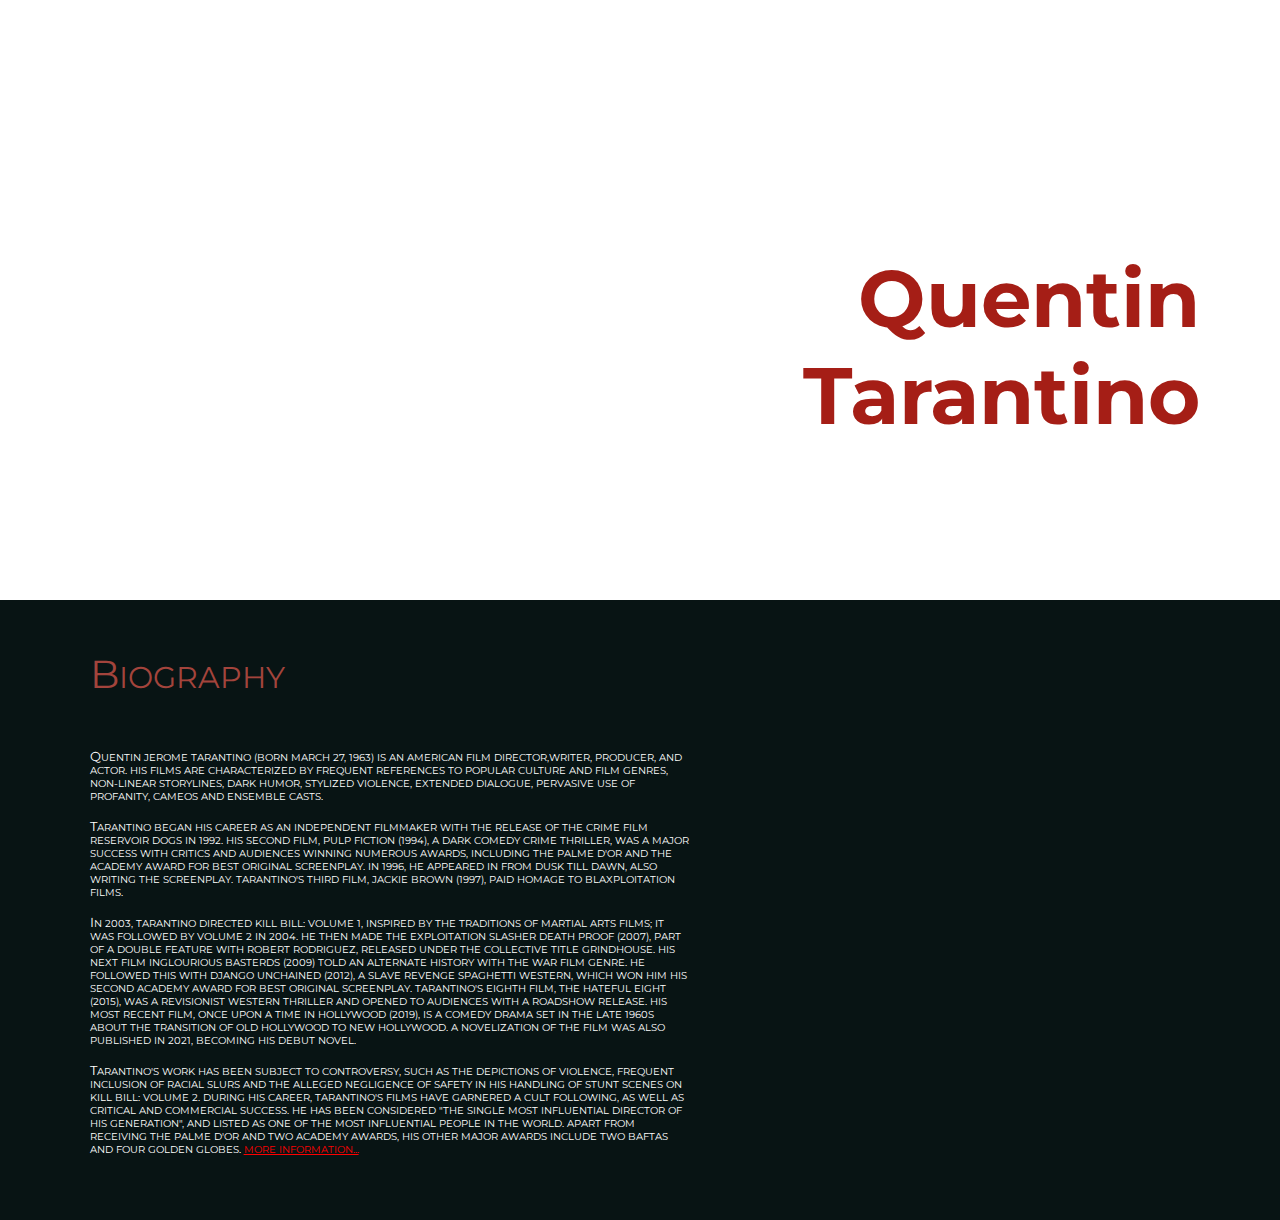
==== HTML/index.html @ 74edab9d "Star put on GitHub" ====
<!DOCTYPE html>
<html>
<head>
	<meta charset="utf-8">
	<meta name="viewport" content="width=device-width, initial-scale=1">
	<title>Quentin Tarantino</title>
	<link rel="stylesheet" type="text/css" href="style.css">
	<link rel="preconnect" href="https://fonts.googleapis.com">
	<link rel="preconnect" href="https://fonts.gstatic.com" crossorigin>
	<link href="https://fonts.googleapis.com/css2?family=Montserrat:wght@200;400;700&display=swap" rel="stylesheet">
</head>
<body>
	<header>
		
	</header>
	<!-- Content of the document -->
	<main>
		<nav>
			
		</nav>
		<section class="page-01 herro-name">
			<div id="herro-name">
				<p>Quentin<br>Tarantino</p>
			</div>
		</section>
		<section class="page-02 herro-biography">
			<article class="herro-biography">
				<header class="herro-biography">
					<p class="header">BIOGRAPHY</p>
				</header>
				<main class="herro-biography">
					<p class="article-text-p1">
						QUENTIN JEROME TARANTINO (BORN MARCH 27, 1963) IS AN AMERICAN FILM DIRECTOR,WRITER, PRODUCER, AND ACTOR. HIS FILMS ARE CHARACTERIZED BY FREQUENT REFERENCES TO POPULAR CULTURE AND FILM GENRES, NON-LINEAR STORYLINES, DARK HUMOR, STYLIZED VIOLENCE, EXTENDED DIALOGUE, PERVASIVE USE OF PROFANITY, CAMEOS AND ENSEMBLE CASTS. 
					</p>
					<p class="article-text-p2">
						TARANTINO BEGAN HIS CAREER AS AN INDEPENDENT FILMMAKER WITH THE RELEASE OF THE CRIME FILM RESERVOIR DOGS IN 1992. HIS SECOND FILM, PULP FICTION (1994), A DARK COMEDY CRIME THRILLER, WAS A MAJOR SUCCESS WITH CRITICS AND AUDIENCES WINNING NUMEROUS AWARDS, INCLUDING THE PALME D'OR AND THE ACADEMY AWARD FOR BEST ORIGINAL SCREENPLAY. IN 1996, HE APPEARED IN FROM DUSK TILL DAWN, ALSO WRITING THE SCREENPLAY. TARANTINO'S THIRD FILM, JACKIE BROWN (1997), PAID HOMAGE TO BLAXPLOITATION FILMS.
					</p>
					<p class="article-text-p3">
						IN 2003, TARANTINO DIRECTED KILL BILL: VOLUME 1, INSPIRED BY THE TRADITIONS OF MARTIAL ARTS FILMS; IT WAS FOLLOWED BY VOLUME 2 IN 2004. HE THEN MADE THE EXPLOITATION SLASHER DEATH PROOF (2007), PART OF A DOUBLE FEATURE WITH ROBERT RODRIGUEZ, RELEASED UNDER THE COLLECTIVE TITLE GRINDHOUSE. HIS NEXT FILM INGLOURIOUS BASTERDS (2009) TOLD AN ALTERNATE HISTORY WITH THE WAR FILM GENRE. HE FOLLOWED THIS WITH DJANGO UNCHAINED (2012), A SLAVE REVENGE SPAGHETTI WESTERN, WHICH WON HIM HIS SECOND ACADEMY AWARD FOR BEST ORIGINAL SCREENPLAY. TARANTINO'S EIGHTH FILM, THE HATEFUL EIGHT (2015), WAS A REVISIONIST WESTERN THRILLER AND OPENED TO AUDIENCES WITH A ROADSHOW RELEASE. HIS MOST RECENT FILM, ONCE UPON A TIME IN HOLLYWOOD (2019), IS A COMEDY DRAMA SET IN THE LATE 1960S ABOUT THE TRANSITION OF OLD HOLLYWOOD TO NEW HOLLYWOOD. A NOVELIZATION OF THE FILM WAS ALSO PUBLISHED IN 2021, BECOMING HIS DEBUT NOVEL.
					</p>
					<p class="article-text-p4">
						TARANTINO'S WORK HAS BEEN SUBJECT TO CONTROVERSY, SUCH AS THE DEPICTIONS OF VIOLENCE, FREQUENT INCLUSION OF RACIAL SLURS AND THE ALLEGED NEGLIGENCE OF SAFETY IN HIS HANDLING OF STUNT SCENES ON KILL BILL: VOLUME 2. DURING HIS CAREER, TARANTINO'S FILMS HAVE GARNERED A CULT FOLLOWING, AS WELL AS CRITICAL AND COMMERCIAL SUCCESS. HE HAS BEEN CONSIDERED "THE SINGLE MOST INFLUENTIAL DIRECTOR OF HIS GENERATION", AND LISTED AS ONE OF THE MOST INFLUENTIAL PEOPLE IN THE WORLD. APART FROM RECEIVING THE PALME D'OR AND TWO ACADEMY AWARDS, HIS OTHER MAJOR AWARDS INCLUDE TWO BAFTAS AND FOUR GOLDEN GLOBES. <a class="herro-biography" href="https://en.wikipedia.org/wiki/Quentin_Tarantino">
						MORE INFORMATION...</a>

					</p>
				</main>					
			</article>
			<div class="herro-biography">
				<img src="">
			</div>
		</section>
	</main>
</body>
</html>
---- HTML/style.css ----
body{
	margin: 0;
}

p{
	margin: 0;
	font-family: Montserrat;

}

/*-------- Первая станица ----------------*/
/*Начинаем описание первой страницы*/
section.page-01{
	display: block;
	height: 600px;
	background-image: url("../images/back-ground-01.jpg");
	background-size: cover;

}

#herro-name{
	display: inline-block;
	position: absolute;
	top:250px;
	right:80px;
	font-size: 80px;
	font-weight: 700;
	color: rgb(165, 30, 22);
	text-align:right;
}

/*-------- Вторая станица ----------------*/
/*Начинаем описание второй страницы*/
section.page-02{
	display: inline-block;
	min-height: 600px;
	background: rgb(8, 20, 20);
	width: 100%;
	padding-bottom: 20px;
}

/*Определяем свойство статьи*/
article.herro-biography{
	position: relative;
	left: 7%;
	width: 50%;
	max-width: 600px;
	color: white;
	margin-bottom: 20px;
}

/*Определяем первую букву в статье*/ 
article.herro-biography p:first-letter{
	font-size: 1.3em;
}

/*Работаем с заголовком статьи*/
section.page-02 header{
	margin-top: 50px;
	margin-bottom: 50px;
	color: rgb(163 68 60);
	font-size: 30px;
}

/*Определяем текст статьи*/
article.herro-biography main p {
	font-size: 10px;
	margin-top: 15px;
}

/*Ссылка на Wik */
a.herro-biography{
	color:red;
}
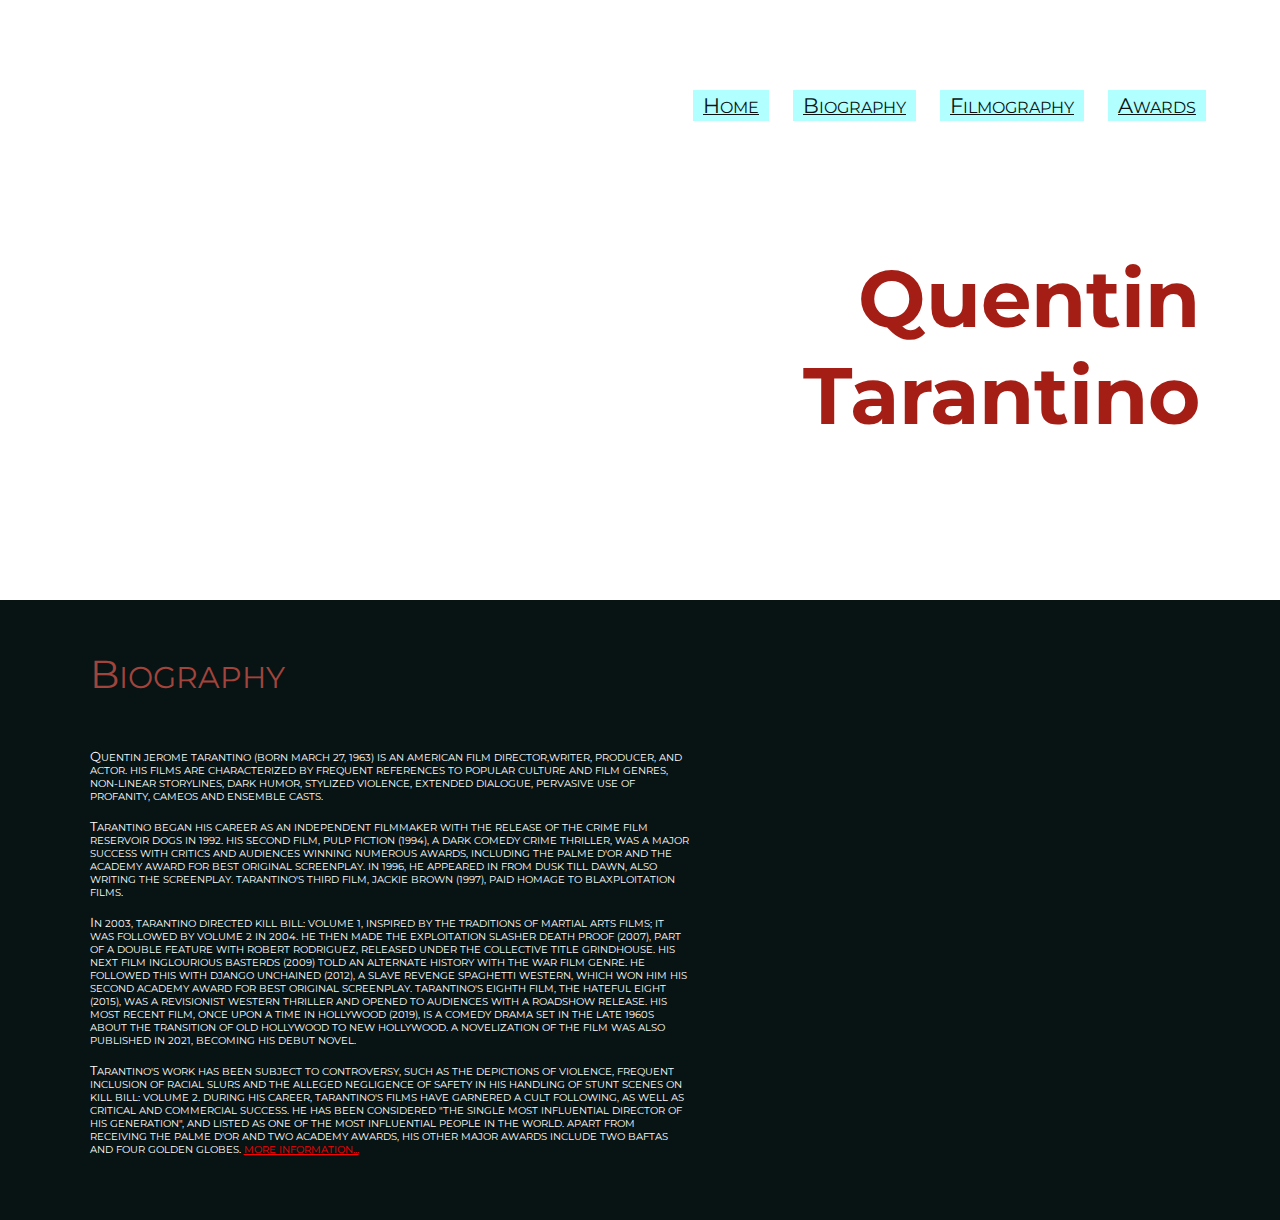
==== commit 711c21aa: "Start the menu bar" ====
--- a/HTML/index.html
+++ b/HTML/index.html
@@ -13,16 +13,22 @@
 	<header>
 		
 	</header>
-	<!-- Content of the document -->
+<!-- Content of the document -->
 	<main>
-		<nav>
-			
+<!-- Верхнее меню навигации -->
+		<nav class="top-menu">
+			<a class="top-menu" href="#">HOME</a>
+			<a class="top-menu" href="#">BIOGRAPHY</a>
+			<a class="top-menu" href="#">FILMOGRAPHY</a>
+			<a class="top-menu" href="#">AWARDS</a>
 		</nav>
+<!-- Страница 01 -->
 		<section class="page-01 herro-name">
 			<div id="herro-name">
 				<p>Quentin<br>Tarantino</p>
 			</div>
 		</section>
+<!-- Страница 02 -->
 		<section class="page-02 herro-biography">
 			<article class="herro-biography">
 				<header class="herro-biography">
@@ -39,9 +45,8 @@
 						IN 2003, TARANTINO DIRECTED KILL BILL: VOLUME 1, INSPIRED BY THE TRADITIONS OF MARTIAL ARTS FILMS; IT WAS FOLLOWED BY VOLUME 2 IN 2004. HE THEN MADE THE EXPLOITATION SLASHER DEATH PROOF (2007), PART OF A DOUBLE FEATURE WITH ROBERT RODRIGUEZ, RELEASED UNDER THE COLLECTIVE TITLE GRINDHOUSE. HIS NEXT FILM INGLOURIOUS BASTERDS (2009) TOLD AN ALTERNATE HISTORY WITH THE WAR FILM GENRE. HE FOLLOWED THIS WITH DJANGO UNCHAINED (2012), A SLAVE REVENGE SPAGHETTI WESTERN, WHICH WON HIM HIS SECOND ACADEMY AWARD FOR BEST ORIGINAL SCREENPLAY. TARANTINO'S EIGHTH FILM, THE HATEFUL EIGHT (2015), WAS A REVISIONIST WESTERN THRILLER AND OPENED TO AUDIENCES WITH A ROADSHOW RELEASE. HIS MOST RECENT FILM, ONCE UPON A TIME IN HOLLYWOOD (2019), IS A COMEDY DRAMA SET IN THE LATE 1960S ABOUT THE TRANSITION OF OLD HOLLYWOOD TO NEW HOLLYWOOD. A NOVELIZATION OF THE FILM WAS ALSO PUBLISHED IN 2021, BECOMING HIS DEBUT NOVEL.
 					</p>
 					<p class="article-text-p4">
-						TARANTINO'S WORK HAS BEEN SUBJECT TO CONTROVERSY, SUCH AS THE DEPICTIONS OF VIOLENCE, FREQUENT INCLUSION OF RACIAL SLURS AND THE ALLEGED NEGLIGENCE OF SAFETY IN HIS HANDLING OF STUNT SCENES ON KILL BILL: VOLUME 2. DURING HIS CAREER, TARANTINO'S FILMS HAVE GARNERED A CULT FOLLOWING, AS WELL AS CRITICAL AND COMMERCIAL SUCCESS. HE HAS BEEN CONSIDERED "THE SINGLE MOST INFLUENTIAL DIRECTOR OF HIS GENERATION", AND LISTED AS ONE OF THE MOST INFLUENTIAL PEOPLE IN THE WORLD. APART FROM RECEIVING THE PALME D'OR AND TWO ACADEMY AWARDS, HIS OTHER MAJOR AWARDS INCLUDE TWO BAFTAS AND FOUR GOLDEN GLOBES. <a class="herro-biography" href="https://en.wikipedia.org/wiki/Quentin_Tarantino">
+						TARANTINO'S WORK HAS BEEN SUBJECT TO CONTROVERSY, SUCH AS THE DEPICTIONS OF VIOLENCE, FREQUENT INCLUSION OF RACIAL SLURS AND THE ALLEGED NEGLIGENCE OF SAFETY IN HIS HANDLING OF STUNT SCENES ON KILL BILL: VOLUME 2. DURING HIS CAREER, TARANTINO'S FILMS HAVE GARNERED A CULT FOLLOWING, AS WELL AS CRITICAL AND COMMERCIAL SUCCESS. HE HAS BEEN CONSIDERED "THE SINGLE MOST INFLUENTIAL DIRECTOR OF HIS GENERATION", AND LISTED AS ONE OF THE MOST INFLUENTIAL PEOPLE IN THE WORLD. APART FROM RECEIVING THE PALME D'OR AND TWO ACADEMY AWARDS, HIS OTHER MAJOR AWARDS INCLUDE TWO BAFTAS AND FOUR GOLDEN GLOBES. <a class="article-text-p4" href="https://en.wikipedia.org/wiki/Quentin_Tarantino">
 						MORE INFORMATION...</a>
-
 					</p>
 				</main>					
 			</article>
--- a/HTML/style.css
+++ b/HTML/style.css
@@ -2,10 +2,28 @@
 	margin: 0;
 }
 
-p{
+*{
 	margin: 0;
 	font-family: Montserrat;
 
+}
+
+/*-------- Полоса меню ----------------*/
+.top-menu{
+	display: inline-block;
+}
+
+nav.top-menu{
+	position: absolute;
+	top: 10%;
+	right:5%;
+}
+
+nav a{
+	margin: 0 10px;
+	padding: 3px 10px;
+	color: rgb(8, 20, 20);
+	background-color: rgba(0, 255, 255, 0.3);
 }
 
 /*-------- Первая станица ----------------*/
@@ -69,6 +87,13 @@
 }
 
 /*Ссылка на Wik */
-a.herro-biography{
+a.article-text-p4{
 	color:red;
 }
+
+
+/* -----------Общие настройки стилей----------- */
+/*Определяем первую букву в статье*/ 
+article.herro-biography p:first-letter, a.top-menu::first-letter{
+	font-size: 1.3em;
+}
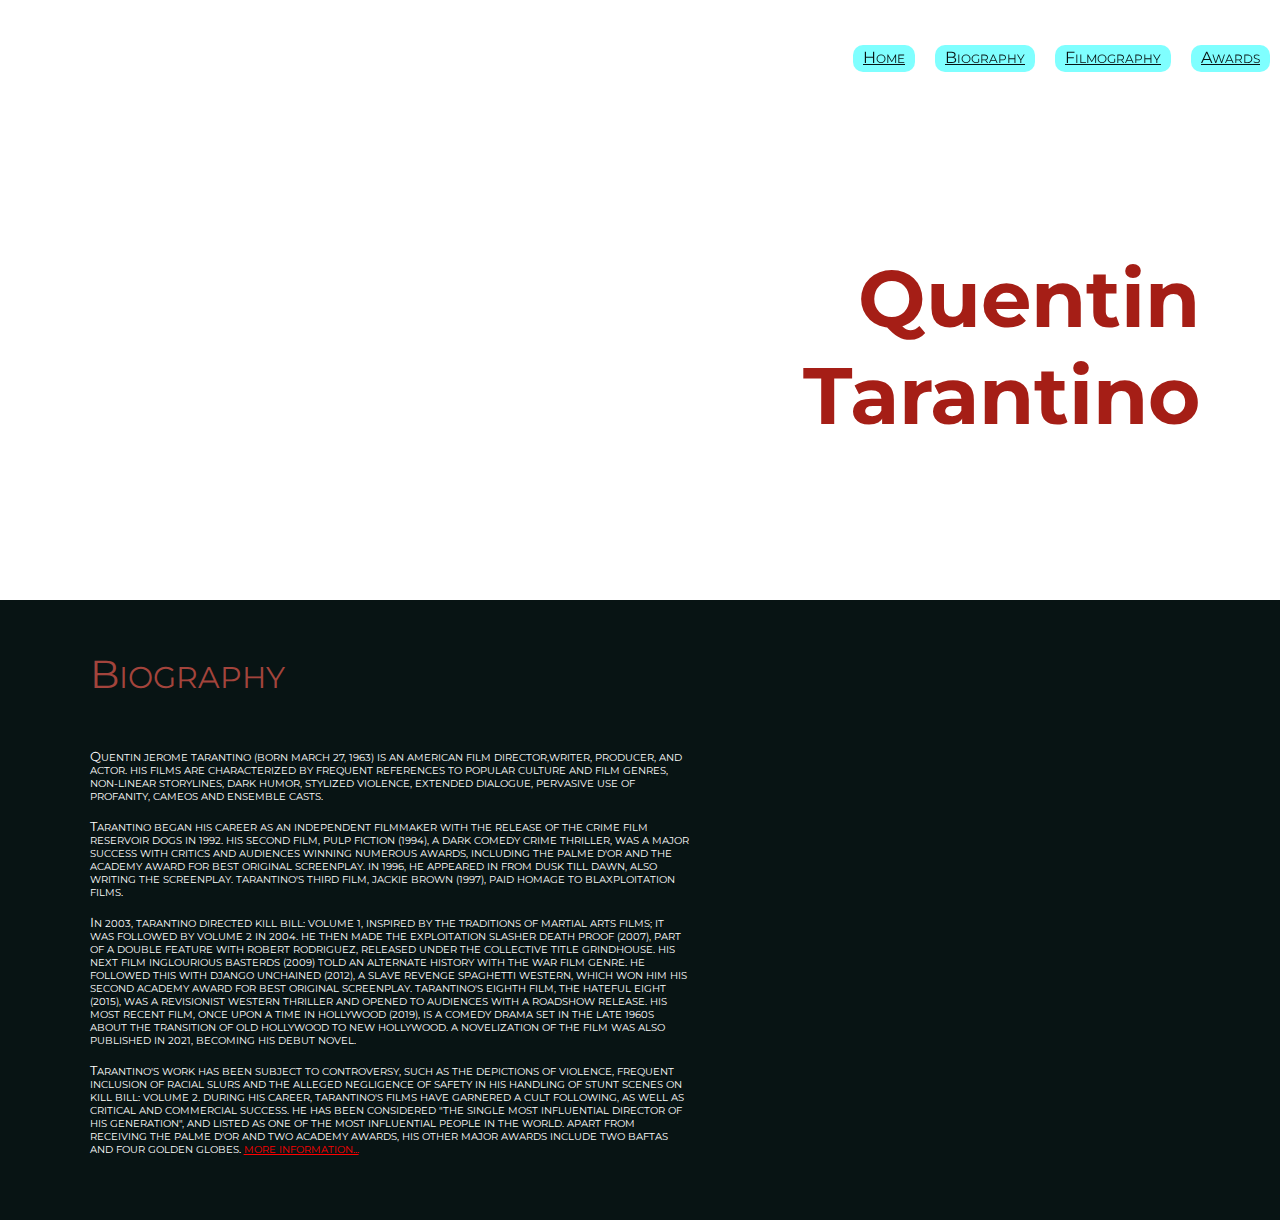
==== commit c7f98b70: "Fixing the image on the first page" ====
--- a/HTML/index.html
+++ b/HTML/index.html
@@ -16,20 +16,26 @@
 <!-- Content of the document -->
 	<main>
 <!-- Верхнее меню навигации -->
-		<nav class="top-menu">
+		<nav class="top-menu layer-2">
 			<a class="top-menu" href="#">HOME</a>
 			<a class="top-menu" href="#">BIOGRAPHY</a>
 			<a class="top-menu" href="#">FILMOGRAPHY</a>
 			<a class="top-menu" href="#">AWARDS</a>
 		</nav>
+
 <!-- Страница 01 -->
-		<section class="page-01 herro-name">
+		<section class="page-01 herro-name layer-0">
 			<div id="herro-name">
 				<p>Quentin<br>Tarantino</p>
 			</div>
 		</section>
-<!-- Страница 02 -->
-		<section class="page-02 herro-biography">
+		<!-- Вспомогательный элемент для отображения первой страницы -->
+		<section class="page-01-additional">
+			<div class="page-01-additional"></div>
+		</section>
+
+		<!-- Страница 02 -->
+		<section class="page-02 herro-biography layer-1">
 			<article class="herro-biography">
 				<header class="herro-biography">
 					<p class="header">BIOGRAPHY</p>
--- a/HTML/style.css
+++ b/HTML/style.css
@@ -14,22 +14,31 @@
 }
 
 nav.top-menu{
-	position: absolute;
-	top: 10%;
-	right:5%;
+	position: fixed;
+	display: flex;
+	top: 5%;
+	right:0%;
+	justify-content: space-around;
 }
 
 nav a{
+	box-sizing: border-box;
 	margin: 0 10px;
-	padding: 3px 10px;
+	padding: 3px 10px 5px 10px;
+	font-size: 12px;
 	color: rgb(8, 20, 20);
-	background-color: rgba(0, 255, 255, 0.3);
+	background-color: rgba(0, 255, 255, 0.5);
+	border-radius: 10px;
 }
 
 /*-------- Первая станица ----------------*/
 /*Начинаем описание первой страницы*/
 section.page-01{
 	display: block;
+	position: fixed;
+	top:0;
+	left: 0;
+	width: 100%;
 	height: 600px;
 	background-image: url("../images/back-ground-01.jpg");
 	background-size: cover;
@@ -47,10 +56,18 @@
 	text-align:right;
 }
 
+ .page-01-additional{
+	display: block;
+	position: relative;
+	height: 600px;
+
+}
+
 /*-------- Вторая станица ----------------*/
 /*Начинаем описание второй страницы*/
 section.page-02{
 	display: inline-block;
+	position: relative;
 	min-height: 600px;
 	background: rgb(8, 20, 20);
 	width: 100%;
@@ -97,3 +114,15 @@
 article.herro-biography p:first-letter, a.top-menu::first-letter{
 	font-size: 1.3em;
 }
+
+.layer-0{
+	z-index: 0;
+}
+
+.layer-1{
+	z-index: 1;
+}
+
+.layer-2{
+	z-index: 2;
+}
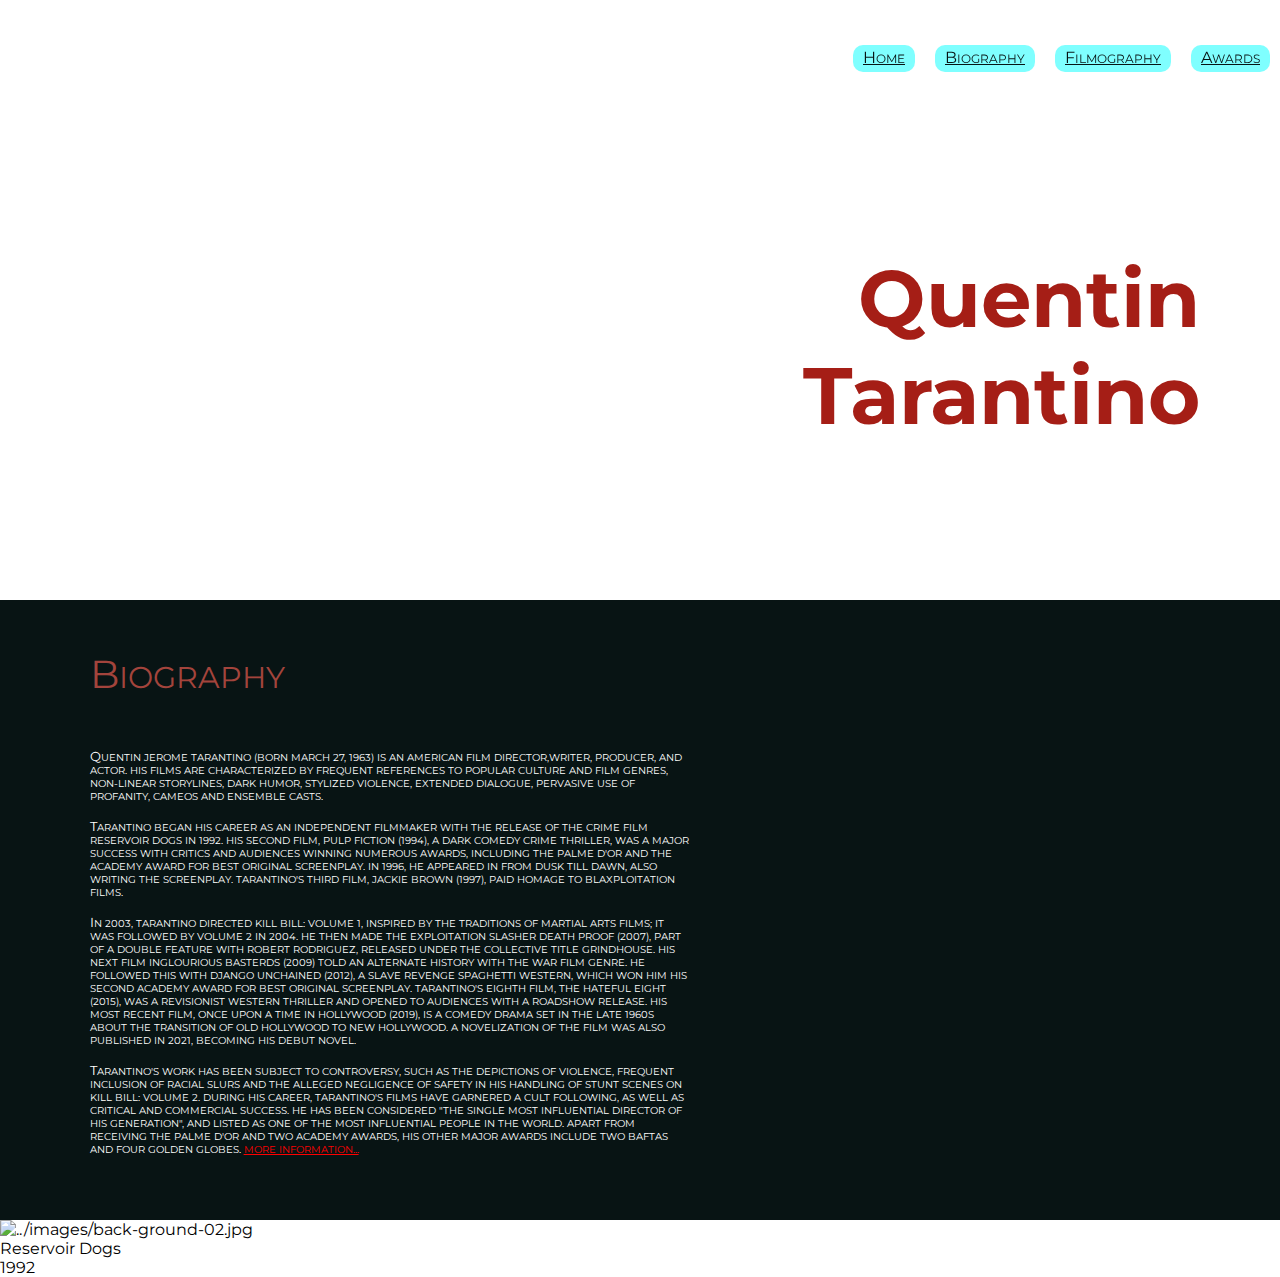
==== commit 057384b2: "Start Page 03" ====
--- a/HTML/index.html
+++ b/HTML/index.html
@@ -57,8 +57,27 @@
 				</main>					
 			</article>
 			<div class="herro-biography">
-				<img src="">
+				<img class="herro-biography" src="../images/back-ground-02.jpg" alt="">
 			</div>
+		</section>
+		<!-- Страница 03 -->
+		<section class="page-03 herro-filmography layer-1">
+			<title class="herro-filmography">
+				<p>FILMOGRAPHY</p>
+			</title>
+			<Main class="herro-filmography">
+				<div class="movie">
+					<div class="cover">
+						<img src="" alt="../images/back-ground-02.jpg">
+					</div>
+					<div class="movie-name">
+						<p>Reservoir Dogs</p>
+					</div>
+					<div class="movie-year">
+						<p>1992</p>
+					</div>
+				</div>
+			</Main>
 		</section>
 	</main>
 </body>
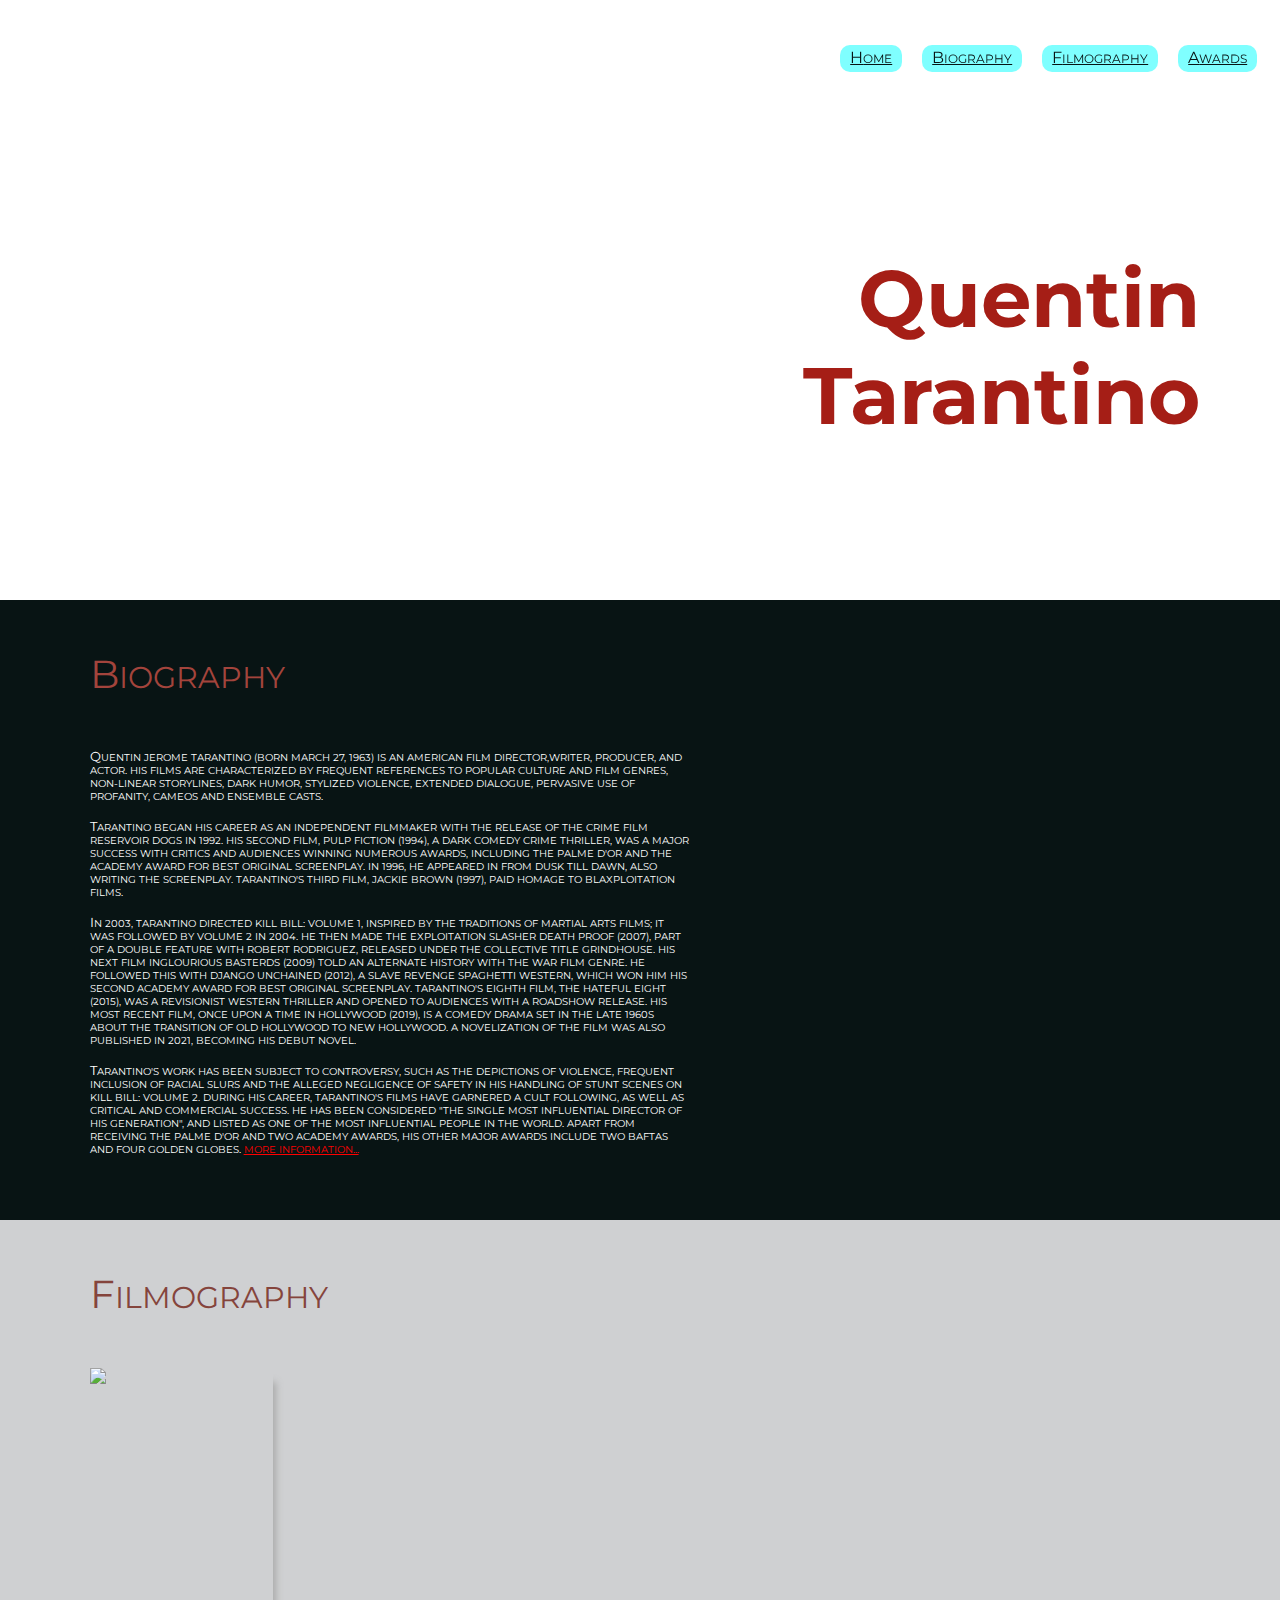
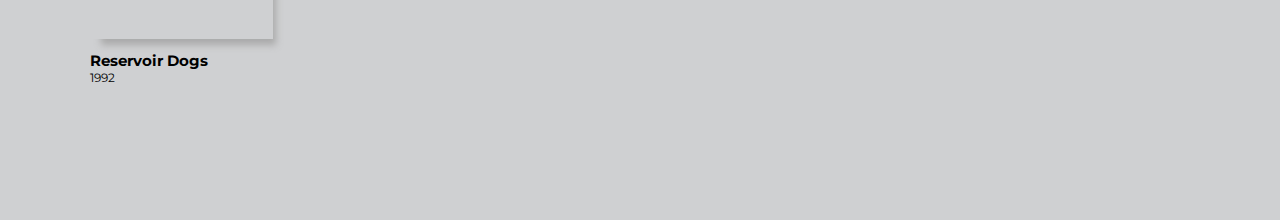
==== commit 07f007c7: "Start Page3" ====
--- a/HTML/index.html
+++ b/HTML/index.html
@@ -14,7 +14,7 @@
 		
 	</header>
 <!-- Content of the document -->
-	<main>
+	<main class="mane-contayner">
 <!-- Верхнее меню навигации -->
 		<nav class="top-menu layer-2">
 			<a class="top-menu" href="#">HOME</a>
@@ -62,22 +62,26 @@
 		</section>
 		<!-- Страница 03 -->
 		<section class="page-03 herro-filmography layer-1">
-			<title class="herro-filmography">
-				<p>FILMOGRAPHY</p>
-			</title>
-			<Main class="herro-filmography">
-				<div class="movie">
-					<div class="cover">
-						<img src="" alt="../images/back-ground-02.jpg">
+			<article class="herro-filmography">
+				<header class="herro-filmography">
+					<p>FILMOGRAPHY</p>
+				</header>
+				<Main class="herro-filmography">
+	<!-- Описание фильма -->
+					<div class="movie">
+						<div class="cover">
+							<img src="../images/movie-01.png" alt="No image">
+						</div>
+						<div class="movie-name">
+							<p>Reservoir Dogs</p>
+						</div>
+						<div class="movie-year">
+							<p>1992</p>
+						</div>
 					</div>
-					<div class="movie-name">
-						<p>Reservoir Dogs</p>
-					</div>
-					<div class="movie-year">
-						<p>1992</p>
-					</div>
-				</div>
-			</Main>
+	<!-- Конец описания фильма -->
+				</Main>
+			</article>
 		</section>
 	</main>
 </body>
--- a/HTML/style.css
+++ b/HTML/style.css
@@ -17,7 +17,7 @@
 	position: fixed;
 	display: flex;
 	top: 5%;
-	right:0%;
+	right:1%;
 	justify-content: space-around;
 }
 
@@ -72,6 +72,7 @@
 	background: rgb(8, 20, 20);
 	width: 100%;
 	padding-bottom: 20px;
+	overflow: hidden;
 }
 
 /*Определяем свойство статьи*/
@@ -82,11 +83,6 @@
 	max-width: 600px;
 	color: white;
 	margin-bottom: 20px;
-}
-
-/*Определяем первую букву в статье*/ 
-article.herro-biography p:first-letter{
-	font-size: 1.3em;
 }
 
 /*Работаем с заголовком статьи*/
@@ -108,10 +104,107 @@
 	color:red;
 }
 
+/* Вставляем изображение на страницу */
+div.herro-biography{
+	display: inline-block;
+	position: absolute;
+	right: -100px;
+	top: calc(20% / 2);
+	width: 48%;
+	height: 80%;
+	border-radius: 50%;
+	overflow: hidden;
+}
+
+img.herro-biography{
+	position: relative;
+	left: -150px;
+	/* max-width: 100%; */
+	height: 100%; */
+	object-fit: cover;
+
+}
+
+/*-------- Третья станица ----------------*/
+section.page-03{
+	display: inline-block;
+	position: relative;
+	width: 100%;
+	height: 600px;
+	background-color: rgb(207 208 210);
+}
+
+/* Описываем статью для страницы */
+article.herro-filmography{
+display: inline-block;
+position: relative;
+left: 7%;
+width: 86%;
+
+}
+/* Описываем заголовок страницы */
+section.page-03 header{
+	font-size: 30px;
+	color: rgb(133, 68, 60);
+	margin-top: 50px;
+	margin-bottom: 50px;
+}
+
+/* Описываем блок с фильмами */
+main.herro-filmography{
+	position: relative;
+	display:flex;
+	flex-direction: row;
+	justify-content: space-between;
+	flex-wrap: wrap;
+	top: 0;
+	left: 0;
+}
+
+/*Описание блока одного фильма*/
+main.herro-filmography div.movie{
+	display: inline-block;
+	/* border: 3px solid black; */
+}
+
+/* Описание обложки фильма */
+main.herro-filmography div.cover{
+	width: 183px;
+	height: 271px;
+	box-shadow: 7px 10px 7px -4px #aaaaaa;
+}
+
+/*Описание картинки фильма*/
+div.cover img{
+	width: 100%;
+	height: 100%;
+	object-fit: cover;
+}
+
+/* Описание названия фильма */
+main.herro-filmography div.movie-name{
+	font-weight: 700;
+	font-size: 15px;
+	margin-top: 12px;
+}
+
+/* Описание год фильма */
+main.herro-filmography div.movie-year{
+	font-size: 12px;
+}
+
+
+
+
+
+
 
 /* -----------Общие настройки стилей----------- */
 /*Определяем первую букву в статье*/ 
-article.herro-biography p:first-letter, a.top-menu::first-letter{
+article.herro-biography p:first-letter,
+ a.top-menu::first-letter,
+ header.herro-filmography p:first-letter
+ {
 	font-size: 1.3em;
 }
 
@@ -126,3 +219,8 @@
 .layer-2{
 	z-index: 2;
 }
+
+/* Этим мы убираем зазоры между страницами */
+main.mane-contayner{
+	font-size: 0;
+}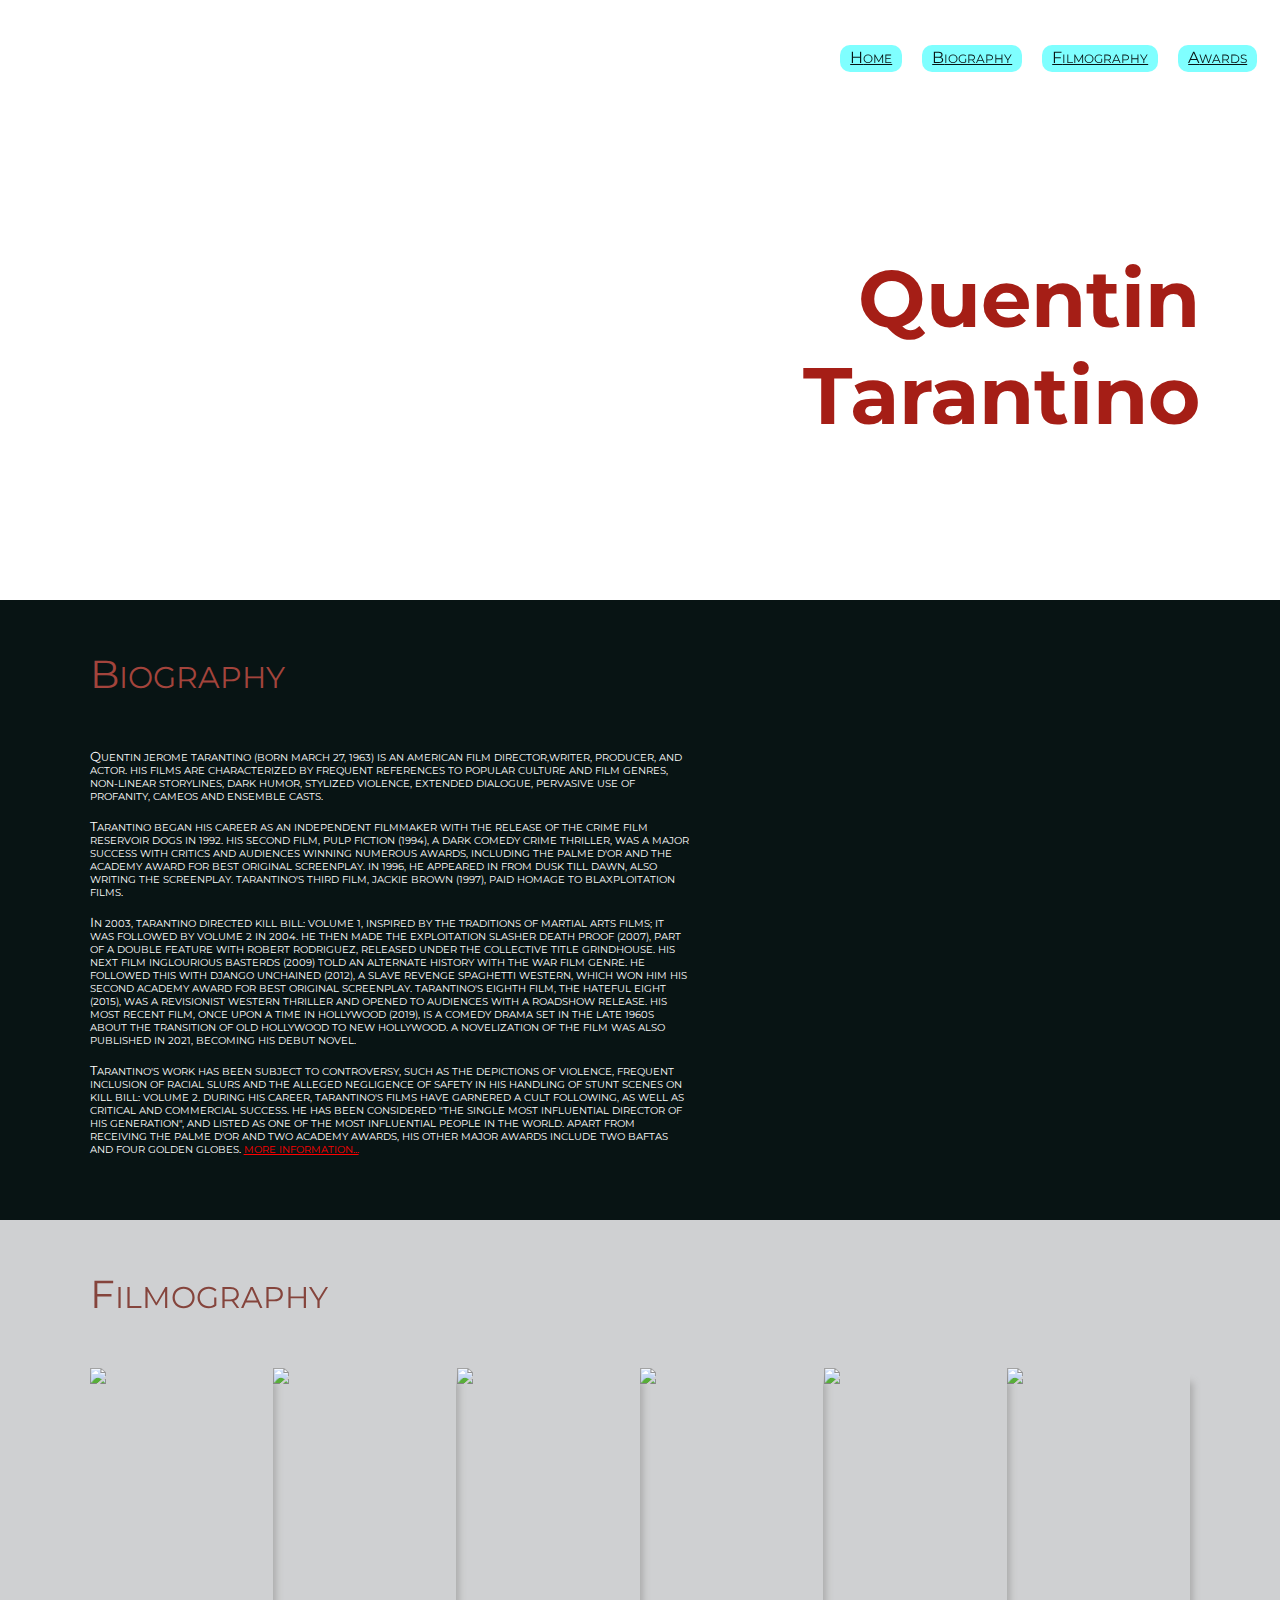
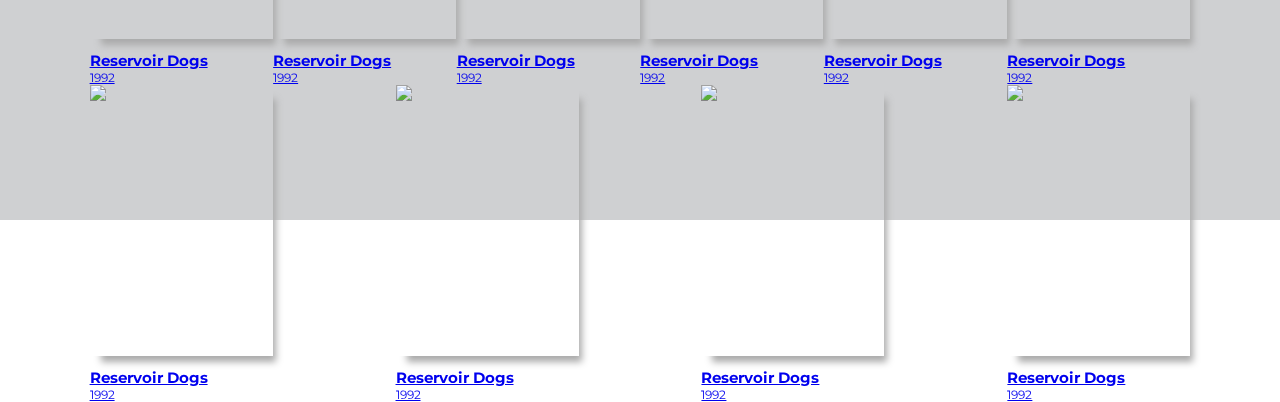
==== commit 0c02054a: "10 movie" ====
--- a/HTML/index.html
+++ b/HTML/index.html
@@ -68,19 +68,146 @@
 				</header>
 				<Main class="herro-filmography">
 	<!-- Описание фильма -->
-					<div class="movie">
-						<div class="cover">
-							<img src="../images/movie-01.png" alt="No image">
-						</div>
-						<div class="movie-name">
-							<p>Reservoir Dogs</p>
-						</div>
-						<div class="movie-year">
-							<p>1992</p>
-						</div>
-					</div>
+					<a href="https://www.imdb.com/video/vi3028484377/?playlistId=tt0105236?ref_=ext_shr_lnk" target="_blank" class="movie">
+						<div class="cover">
+							<img src="../images/movie-01.png" alt="No image">
+						</div>
+						<div class="movie-name">
+							<p>Reservoir Dogs</p>
+						</div>
+						<div class="movie-year">
+							<p>1992</p>
+						</div>
+					</a>
 	<!-- Конец описания фильма -->
-				</Main>
+
+	<!-- Описание фильма -->
+					<a href="https://www.imdb.com/video/vi3028484377/?playlistId=tt0105236?ref_=ext_shr_lnk" target="_blank" class="movie">
+						<div class="cover">
+							<img src="../images/movie-01.png" alt="No image">
+						</div>
+						<div class="movie-name">
+							<p>Reservoir Dogs</p>
+						</div>
+						<div class="movie-year">
+							<p>1992</p>
+						</div>
+					</a>
+				<!-- Конец описания фильма -->
+
+					<!-- Описание фильма -->
+					<a href="https://www.imdb.com/video/vi3028484377/?playlistId=tt0105236?ref_=ext_shr_lnk" target="_blank" class="movie">
+						<div class="cover">
+							<img src="../images/movie-01.png" alt="No image">
+						</div>
+						<div class="movie-name">
+							<p>Reservoir Dogs</p>
+						</div>
+						<div class="movie-year">
+							<p>1992</p>
+						</div>
+					</a>
+				<!-- Конец описания фильма -->
+
+					<!-- Описание фильма -->
+					<a href="https://www.imdb.com/video/vi3028484377/?playlistId=tt0105236?ref_=ext_shr_lnk" target="_blank" class="movie">
+						<div class="cover">
+							<img src="../images/movie-01.png" alt="No image">
+						</div>
+						<div class="movie-name">
+							<p>Reservoir Dogs</p>
+						</div>
+						<div class="movie-year">
+							<p>1992</p>
+						</div>
+					</a>
+				<!-- Конец описания фильма -->
+
+					<!-- Описание фильма -->
+					<a href="https://www.imdb.com/video/vi3028484377/?playlistId=tt0105236?ref_=ext_shr_lnk" target="_blank" class="movie">
+						<div class="cover">
+							<img src="../images/movie-01.png" alt="No image">
+						</div>
+						<div class="movie-name">
+							<p>Reservoir Dogs</p>
+						</div>
+						<div class="movie-year">
+							<p>1992</p>
+						</div>
+					</a>
+				<!-- Конец описания фильма -->
+
+					<!-- Описание фильма -->
+					<a href="https://www.imdb.com/video/vi3028484377/?playlistId=tt0105236?ref_=ext_shr_lnk" target="_blank" class="movie">
+						<div class="cover">
+							<img src="../images/movie-01.png" alt="No image">
+						</div>
+						<div class="movie-name">
+							<p>Reservoir Dogs</p>
+						</div>
+						<div class="movie-year">
+							<p>1992</p>
+						</div>
+					</a>
+				<!-- Конец описания фильма -->
+
+					<!-- Описание фильма -->
+					<a href="https://www.imdb.com/video/vi3028484377/?playlistId=tt0105236?ref_=ext_shr_lnk" target="_blank" class="movie">
+						<div class="cover">
+							<img src="../images/movie-01.png" alt="No image">
+						</div>
+						<div class="movie-name">
+							<p>Reservoir Dogs</p>
+						</div>
+						<div class="movie-year">
+							<p>1992</p>
+						</div>
+					</a>
+				<!-- Конец описания фильма -->
+
+					<!-- Описание фильма -->
+					<a href="https://www.imdb.com/video/vi3028484377/?playlistId=tt0105236?ref_=ext_shr_lnk" target="_blank" class="movie">
+						<div class="cover">
+							<img src="../images/movie-01.png" alt="No image">
+						</div>
+						<div class="movie-name">
+							<p>Reservoir Dogs</p>
+						</div>
+						<div class="movie-year">
+							<p>1992</p>
+						</div>
+					</a>
+				<!-- Конец описания фильма -->
+
+					<!-- Описание фильма -->
+					<a href="https://www.imdb.com/video/vi3028484377/?playlistId=tt0105236?ref_=ext_shr_lnk" target="_blank" class="movie">
+						<div class="cover">
+							<img src="../images/movie-01.png" alt="No image">
+						</div>
+						<div class="movie-name">
+							<p>Reservoir Dogs</p>
+						</div>
+						<div class="movie-year">
+							<p>1992</p>
+						</div>
+					</a>
+				<!-- Конец описания фильма -->
+
+					<!-- Описание фильма -->
+					<a href="https://www.imdb.com/video/vi3028484377/?playlistId=tt0105236?ref_=ext_shr_lnk" target="_blank" class="movie">
+						<div class="cover">
+							<img src="../images/movie-01.png" alt="No image">
+						</div>
+						<div class="movie-name">
+							<p>Reservoir Dogs</p>
+						</div>
+						<div class="movie-year">
+							<p>1992</p>
+						</div>
+					</a>
+				<!-- Конец описания фильма -->
+
+			</Main>
 			</article>
 		</section>
 	</main>
--- a/HTML/style.css
+++ b/HTML/style.css
@@ -162,7 +162,7 @@
 }
 
 /*Описание блока одного фильма*/
-main.herro-filmography div.movie{
+main.herro-filmography a.movie{
 	display: inline-block;
 	/* border: 3px solid black; */
 }
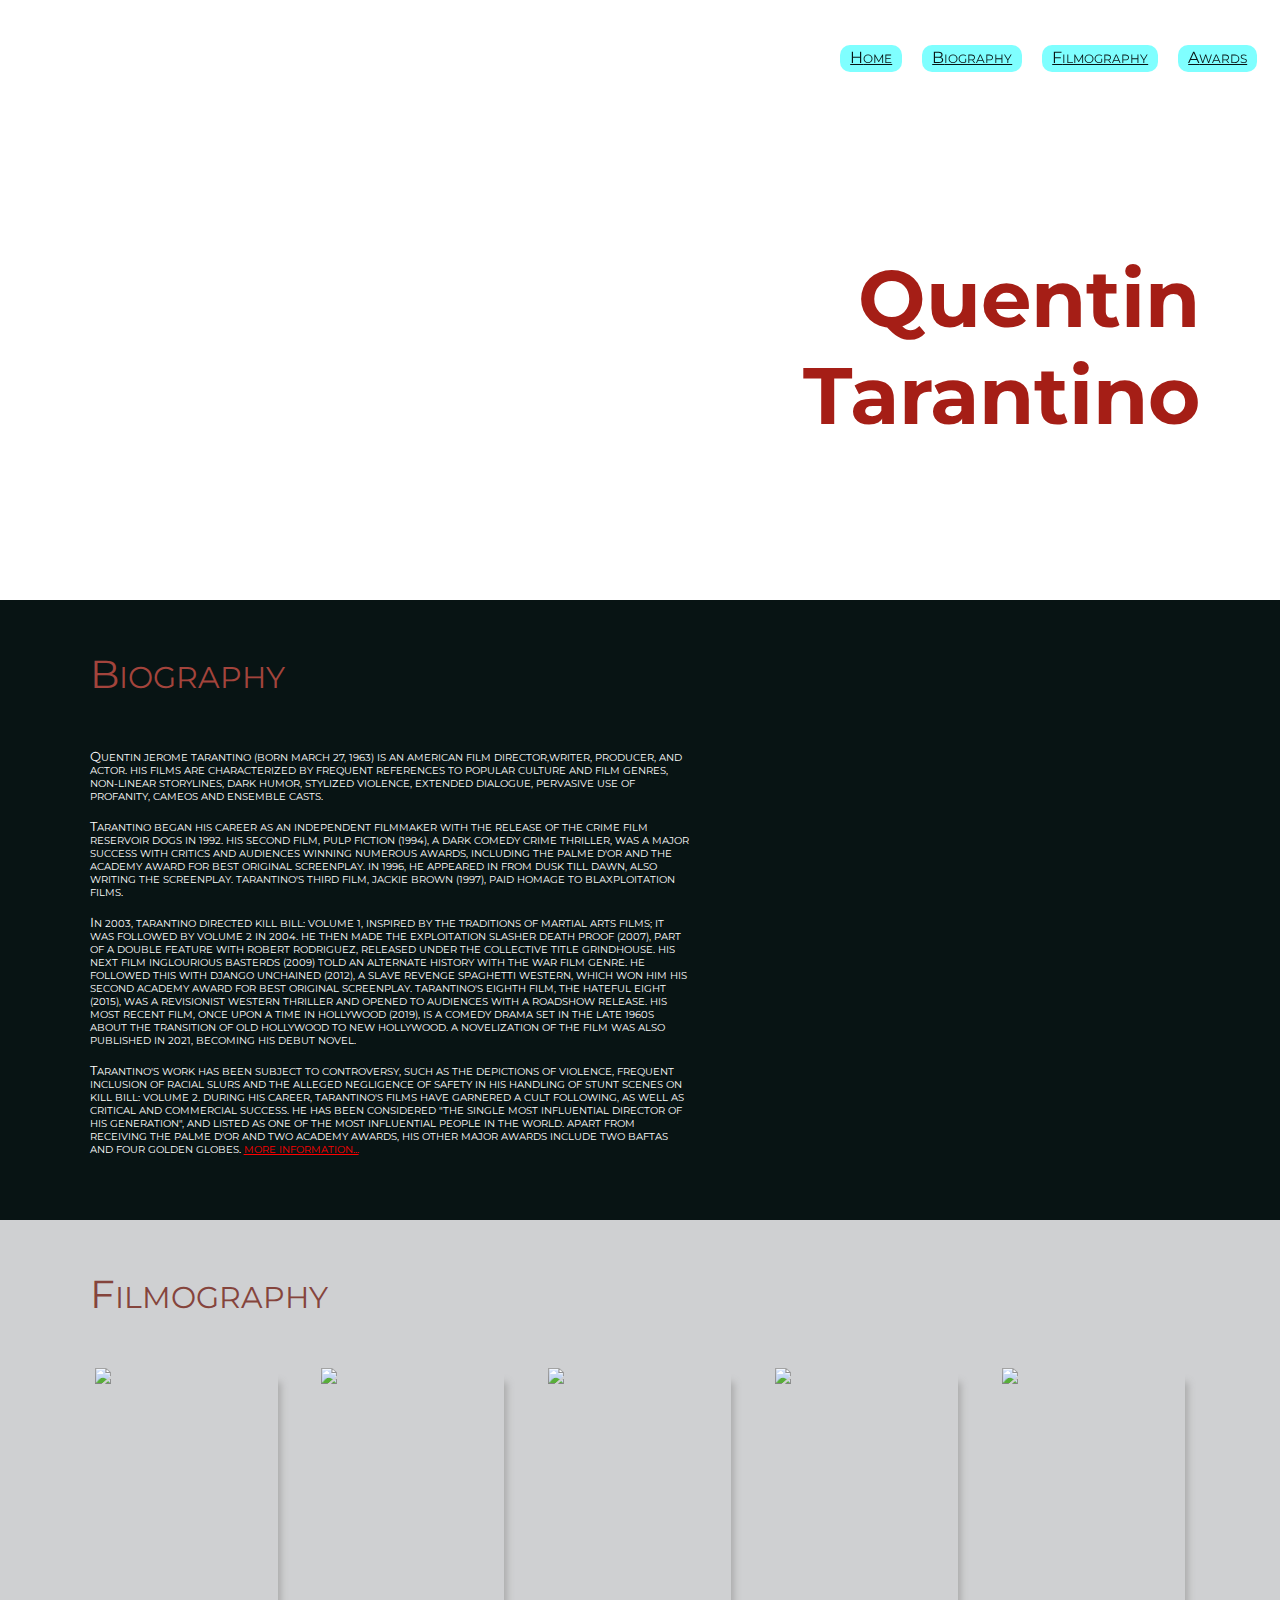
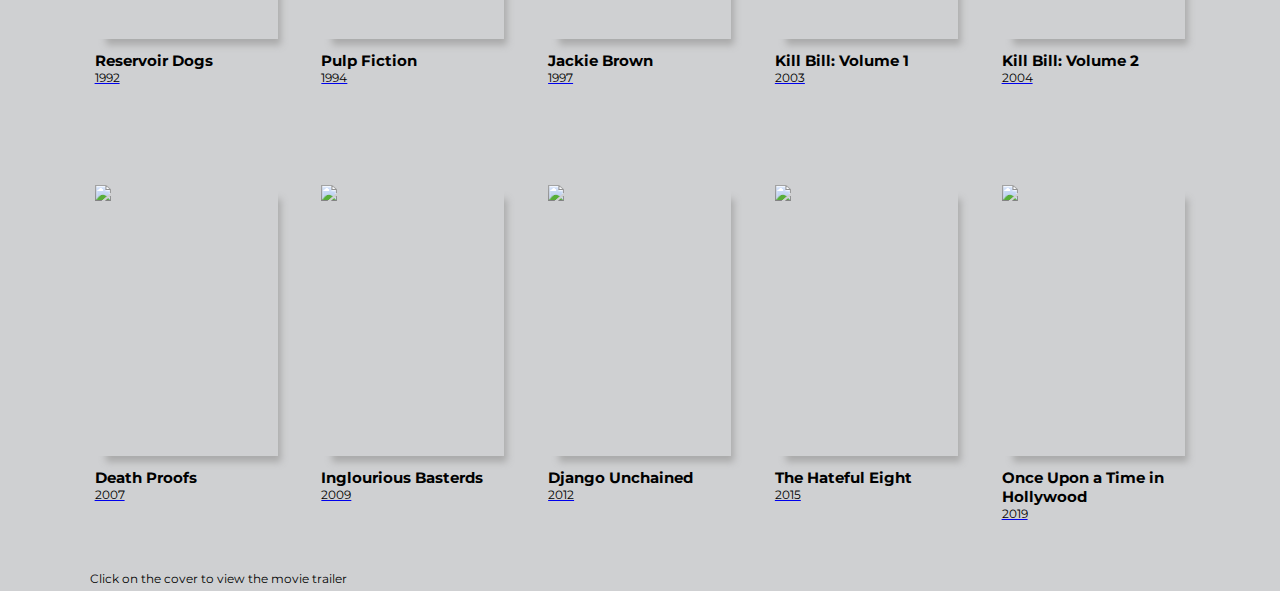
==== commit 0ece79d2: "Three pages completed" ====
--- a/HTML/index.html
+++ b/HTML/index.html
@@ -67,7 +67,7 @@
 					<p>FILMOGRAPHY</p>
 				</header>
 				<Main class="herro-filmography">
-	<!-- Описание фильма -->
+	<!-- Описание фильма 01-->
 					<a href="https://www.imdb.com/video/vi3028484377/?playlistId=tt0105236?ref_=ext_shr_lnk" target="_blank" class="movie">
 						<div class="cover">
 							<img src="../images/movie-01.png" alt="No image">
@@ -81,133 +81,135 @@
 					</a>
 	<!-- Конец описания фильма -->
 
-	<!-- Описание фильма -->
-					<a href="https://www.imdb.com/video/vi3028484377/?playlistId=tt0105236?ref_=ext_shr_lnk" target="_blank" class="movie">
-						<div class="cover">
-							<img src="../images/movie-01.png" alt="No image">
-						</div>
-						<div class="movie-name">
-							<p>Reservoir Dogs</p>
-						</div>
-						<div class="movie-year">
-							<p>1992</p>
-						</div>
-					</a>
-				<!-- Конец описания фильма -->
+	<!-- Описание фильма 02-->
+					<a href="https://www.imdb.com/video/vi2620371481/?playlistId=tt0110912?ref_=ext_shr_lnk" target="_blank" class="movie">
+						<div class="cover">
+							<img src="../images/movie-02.jpg" alt="No image">
+						</div>
+						<div class="movie-name">
+							<p>Pulp Fiction</p>
+						</div>
+						<div class="movie-year">
+							<p>1994</p>
+						</div>
+					</a>
+				<!-- Конец описания фильма -->
+
+					<!-- Описание фильма 03-->
+					<a href="https://www.imdb.com/video/vi1667021593/?playlistId=tt0119396?ref_=ext_shr_lnk" target="_blank" class="movie">
+						<div class="cover">
+							<img src="../images/movie-03.png" alt="No image">
+						</div>
+						<div class="movie-name">
+							<p>Jackie Brown</p>
+						</div>
+						<div class="movie-year">
+							<p>1997</p>
+						</div>
+					</a>
+				<!-- Конец описания фильма -->
+
+					<!-- Описание фильма 04-->
+					<a href="https://www.imdb.com/video/vi3102711321/?playlistId=tt0266697?ref_=ext_shr_lnk" target="_blank" class="movie">
+						<div class="cover">
+							<img src="../images/movie-04.png" alt="No image">
+						</div>
+						<div class="movie-name">
+							<p>Kill Bill: Volume 1</p>
+						</div>
+						<div class="movie-year">
+							<p>2003</p>
+						</div>
+					</a>
+				<!-- Конец описания фильма -->
+
+					<!-- Описание фильма 05-->
+					<a href="https://www.imdb.com/video/vi405667865/?playlistId=tt0378194?ref_=ext_shr_lnk" target="_blank" class="movie">
+						<div class="cover">
+							<img src="../images/movie-05.png" alt="No image">
+						</div>
+						<div class="movie-name">
+							<p>Kill Bill: Volume 2</p>
+						</div>
+						<div class="movie-year">
+							<p>2004</p>
+						</div>
+					</a>
+				<!-- Конец описания фильма -->
+
+					<!-- Описание фильма 06-->
+					<a href="https://www.imdb.com/video/vi840277017/?playlistId=tt1028528?ref_=ext_shr_lnk" target="_blank" class="movie">
+						<div class="cover">
+							<img src="../images/movie-06.png" alt="No image">
+						</div>
+						<div class="movie-name">
+							<p>Death Proofs</p>
+						</div>
+						<div class="movie-year">
+							<p>2007</p>
+						</div>
+					</a>
+				<!-- Конец описания фильма 07-->
 
 					<!-- Описание фильма -->
-					<a href="https://www.imdb.com/video/vi3028484377/?playlistId=tt0105236?ref_=ext_shr_lnk" target="_blank" class="movie">
-						<div class="cover">
-							<img src="../images/movie-01.png" alt="No image">
-						</div>
-						<div class="movie-name">
-							<p>Reservoir Dogs</p>
-						</div>
-						<div class="movie-year">
-							<p>1992</p>
-						</div>
-					</a>
-				<!-- Конец описания фильма -->
-
-					<!-- Описание фильма -->
-					<a href="https://www.imdb.com/video/vi3028484377/?playlistId=tt0105236?ref_=ext_shr_lnk" target="_blank" class="movie">
-						<div class="cover">
-							<img src="../images/movie-01.png" alt="No image">
-						</div>
-						<div class="movie-name">
-							<p>Reservoir Dogs</p>
-						</div>
-						<div class="movie-year">
-							<p>1992</p>
-						</div>
-					</a>
-				<!-- Конец описания фильма -->
-
-					<!-- Описание фильма -->
-					<a href="https://www.imdb.com/video/vi3028484377/?playlistId=tt0105236?ref_=ext_shr_lnk" target="_blank" class="movie">
-						<div class="cover">
-							<img src="../images/movie-01.png" alt="No image">
-						</div>
-						<div class="movie-name">
-							<p>Reservoir Dogs</p>
-						</div>
-						<div class="movie-year">
-							<p>1992</p>
-						</div>
-					</a>
-				<!-- Конец описания фильма -->
-
-					<!-- Описание фильма -->
-					<a href="https://www.imdb.com/video/vi3028484377/?playlistId=tt0105236?ref_=ext_shr_lnk" target="_blank" class="movie">
-						<div class="cover">
-							<img src="../images/movie-01.png" alt="No image">
-						</div>
-						<div class="movie-name">
-							<p>Reservoir Dogs</p>
-						</div>
-						<div class="movie-year">
-							<p>1992</p>
-						</div>
-					</a>
-				<!-- Конец описания фильма -->
-
-					<!-- Описание фильма -->
-					<a href="https://www.imdb.com/video/vi3028484377/?playlistId=tt0105236?ref_=ext_shr_lnk" target="_blank" class="movie">
-						<div class="cover">
-							<img src="../images/movie-01.png" alt="No image">
-						</div>
-						<div class="movie-name">
-							<p>Reservoir Dogs</p>
-						</div>
-						<div class="movie-year">
-							<p>1992</p>
-						</div>
-					</a>
-				<!-- Конец описания фильма -->
-
-					<!-- Описание фильма -->
-					<a href="https://www.imdb.com/video/vi3028484377/?playlistId=tt0105236?ref_=ext_shr_lnk" target="_blank" class="movie">
-						<div class="cover">
-							<img src="../images/movie-01.png" alt="No image">
-						</div>
-						<div class="movie-name">
-							<p>Reservoir Dogs</p>
-						</div>
-						<div class="movie-year">
-							<p>1992</p>
-						</div>
-					</a>
-				<!-- Конец описания фильма -->
-
-					<!-- Описание фильма -->
-					<a href="https://www.imdb.com/video/vi3028484377/?playlistId=tt0105236?ref_=ext_shr_lnk" target="_blank" class="movie">
-						<div class="cover">
-							<img src="../images/movie-01.png" alt="No image">
-						</div>
-						<div class="movie-name">
-							<p>Reservoir Dogs</p>
-						</div>
-						<div class="movie-year">
-							<p>1992</p>
-						</div>
-					</a>
-				<!-- Конец описания фильма -->
-
-					<!-- Описание фильма -->
-					<a href="https://www.imdb.com/video/vi3028484377/?playlistId=tt0105236?ref_=ext_shr_lnk" target="_blank" class="movie">
-						<div class="cover">
-							<img src="../images/movie-01.png" alt="No image">
-						</div>
-						<div class="movie-name">
-							<p>Reservoir Dogs</p>
-						</div>
-						<div class="movie-year">
-							<p>1992</p>
-						</div>
-					</a>
-				<!-- Конец описания фильма -->
-
+					<a href="https://www.imdb.com/video/vi3738173977/?playlistId=tt0361748?ref_=ext_shr_lnk" target="_blank" class="movie">
+						<div class="cover">
+							<img src="../images/movie-07.jpg" alt="No image">
+						</div>
+						<div class="movie-name">
+							<p>Inglourious Basterds</p>
+						</div>
+						<div class="movie-year">
+							<p>2009</p>
+						</div>
+					</a>
+				<!-- Конец описания фильма -->
+
+					<!-- Описание фильма 08-->
+					<a href="https://www.imdb.com/video/vi2291574553/?playlistId=tt1853728?ref_=ext_shr_lnk" target="_blank" class="movie">
+						<div class="cover">
+							<img src="../images/movie-08.jpg" alt="No image">
+						</div>
+						<div class="movie-name">
+							<p>Django Unchained</p>
+						</div>
+						<div class="movie-year">
+							<p>2012</p>
+						</div>
+					</a>
+				<!-- Конец описания фильма -->
+
+					<!-- Описание фильма 09-->
+					<a href="https://www.imdb.com/video/vi2079306521/?playlistId=tt3460252?ref_=ext_shr_lnk" target="_blank" class="movie">
+						<div class="cover">
+							<img src="../images/movie-09.jpg" alt="No image">
+						</div>
+						<div class="movie-name">
+							<p>The Hateful Eight</p>
+						</div>
+						<div class="movie-year">
+							<p>2015</p>
+						</div>
+					</a>
+				<!-- Конец описания фильма -->
+
+					<!-- Описание фильма 10-->
+					<a href="https://www.imdb.com/video/vi1385741849/?playlistId=tt7131622?ref_=ext_shr_lnk" target="_blank" class="movie">
+						<div class="cover">
+							<img src="../images/movie-10.png" alt="No image">
+						</div>
+						<div class="movie-name">
+							<p>Once Upon a Time in Hollywood</p>
+						</div>
+						<div class="movie-year">
+							<p>2019</p>
+						</div>
+					</a>
+				<!-- Конец описания фильма -->
 			</Main>
+			<footer class="herro-filmography">
+				<p>Click on the cover to view the movie trailer</p>
+			</footer>
 			</article>
 		</section>
 	</main>
--- a/HTML/style.css
+++ b/HTML/style.css
@@ -130,7 +130,7 @@
 	display: inline-block;
 	position: relative;
 	width: 100%;
-	height: 600px;
+	/* height: 600px; */
 	background-color: rgb(207 208 210);
 }
 
@@ -140,23 +140,27 @@
 position: relative;
 left: 7%;
 width: 86%;
+margin: auto 0;
 
 }
 /* Описываем заголовок страницы */
 section.page-03 header{
+	display: inline-block;
 	font-size: 30px;
 	color: rgb(133, 68, 60);
 	margin-top: 50px;
-	margin-bottom: 50px;
+	/* margin-bottom: 50px; */
 }
 
 /* Описываем блок с фильмами */
 main.herro-filmography{
 	position: relative;
-	display:flex;
+	display:inline-flex;
 	flex-direction: row;
 	justify-content: space-between;
 	flex-wrap: wrap;
+	max-width: 1100px;
+	margin: auto 0;
 	top: 0;
 	left: 0;
 }
@@ -164,11 +168,16 @@
 /*Описание блока одного фильма*/
 main.herro-filmography a.movie{
 	display: inline-block;
+	margin-top: 50px;
+	margin-bottom: 50px;
+	margin-left: 5px;
+	margin-right: 5px;
 	/* border: 3px solid black; */
 }
 
 /* Описание обложки фильма */
 main.herro-filmography div.cover{
+	display: block;
 	width: 183px;
 	height: 271px;
 	box-shadow: 7px 10px 7px -4px #aaaaaa;
@@ -183,16 +192,29 @@
 
 /* Описание названия фильма */
 main.herro-filmography div.movie-name{
+	display: inline-block;
+	color: black;
 	font-weight: 700;
 	font-size: 15px;
 	margin-top: 12px;
+	width: 183px;
 }
 
 /* Описание год фильма */
 main.herro-filmography div.movie-year{
+	display: block;
+	color: black;
+	font-weight: 400;
 	font-size: 12px;
-}
-
+	text-decoration: none;
+}
+
+/*Описание футера*/
+footer.herro-filmography{
+	color: black;
+	font-size: 12px;
+	margin-bottom: 5px;
+}
 
 
 
